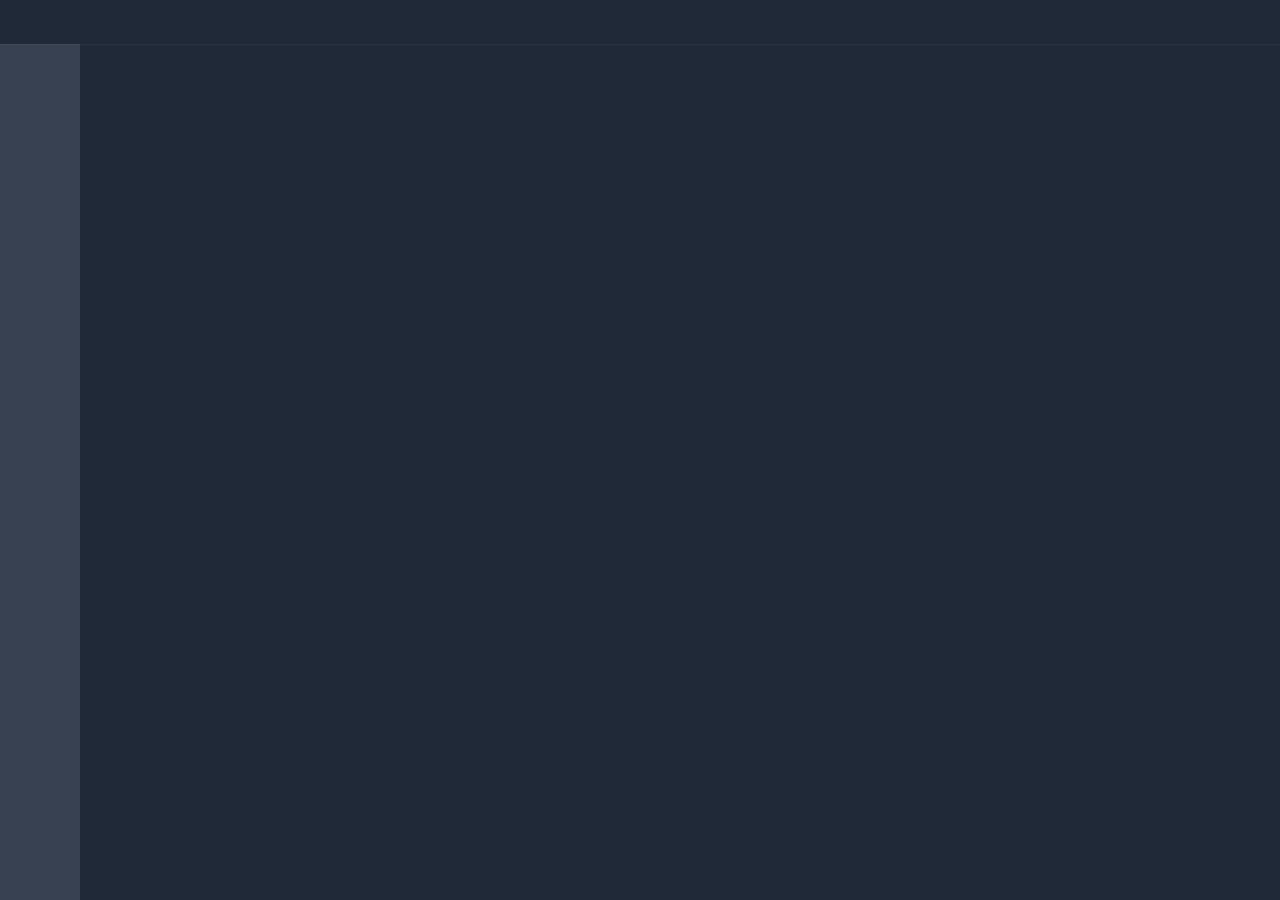
==== mobile-h5/index.html @ 8c30d216 "refactor: 前后端分离，admin-h5/mobile-h5 独立，后端改纯 WebAPI" ====
<!doctype html>
<html lang="zh-CN">
<head>
    <meta charset="utf-8">
    <meta name="viewport" content="width=device-width, initial-scale=1.0">
    <title>分类卡片</title>
    <link rel="stylesheet" href="assets/css/mobile.css">
</head>
<body class="phone-page">
    <header class="mobile-header" id="siteName"></header>
    <main class="list-layout">
        <aside class="category-nav" id="categoryNav"></aside>
        <section class="card-area">
            <div class="card-grid" id="cardGrid"></div>
            <div class="empty-state" id="emptyState" hidden>暂无内容</div>
        </section>
    </main>
    <script src="js/mobile.js"></script>
    <script>
        if (!window.__WECHAT_BROWSER_GUIDE_ACTIVE__) {
        let active = "";
        let categories = [];

        async function renderCategories() {
            document.getElementById("categoryNav").innerHTML = [
                `<div class="category-item ${active === "" ? "active" : ""}" data-id="">全部</div>`,
                ...categories.map(category => `<div class="category-item ${String(active) === String(category.id) ? "active" : ""}" data-id="${category.id}">${escapeHtml(category.name)}</div>`)
            ].join("");
        }

        async function renderCards() {
            const query = active ? `?categoryId=${active}` : "";
            const cards = await apiGet(`/api/mobile/cards${query}`);
            if (!cards) return;
            document.getElementById("emptyState").hidden = cards.length > 0;
            document.getElementById("cardGrid").innerHTML = cards.map(card => `
                <article class="product-card" data-id="${card.id}">
                    <img src="${mediaUrl(card.coverImageUrl)}" alt="${escapeHtml(card.title)}">
                    <h2>${escapeHtml(card.title)}</h2>
                    <p>${escapeHtml(card.summary)}</p>
                </article>
            `).join("");
        }

        document.getElementById("categoryNav").addEventListener("click", event => {
            const item = event.target.closest(".category-item");
            if (!item) return;
            active = item.dataset.id;
            renderCategories();
            renderCards();
        });
        document.getElementById("cardGrid").addEventListener("click", event => {
            const card = event.target.closest(".product-card");
            if (card) location.href = `detail.html?id=${encodeURIComponent(card.dataset.id)}`;
        });

        (async function init() {
            const config = await getConfig();
            setText("siteName", config.siteName);
            categories = await apiGet("/api/mobile/categories") || [];
            await renderCategories();
            await renderCards();
        })();
        }
    </script>
</body>
</html>
---- mobile-h5/assets/css/mobile.css ----
* { box-sizing: border-box; }
html { width: 100%; overflow-x: hidden; }
body { width: 100%; margin: 0; overflow-x: hidden; font-family: -apple-system, BlinkMacSystemFont, "Segoe UI", sans-serif; }
button, input, textarea, select { font: inherit; }

.phone-page { min-height: 100vh; background: #1f2937; color: #f9fafb; }
.mobile-header { position: fixed; inset: 0 0 auto; z-index: 10; height: 44px; display: flex; align-items: center; justify-content: center; background: #1f2937; box-shadow: 0 1px 0 rgba(255,255,255,.05); font-size: 18px; font-weight: 800; }
.password-page { min-height: 100vh; overflow: hidden; background: #fdf2f8; color: #1a1a2e; }
.password-bg { position: fixed; inset: 0; opacity: .1; background: url("../img/password-bg.png") center/cover; }
.password-main { position: relative; z-index: 1; display: flex; min-height: 100vh; flex-direction: column; align-items: center; justify-content: center; padding: 42px 20px 34px; text-align: center; }
.store-title { margin: 0 0 8px; color: #f472b6; font-size: 30px; font-weight: 800; }
.store-subtitle, .store-description { margin: 0 0 4px; color: #ec4899; font-size: 14px; }
.lock-mark { display: grid; width: 78px; height: 78px; margin: 32px 0 18px; place-items: center; border-radius: 24px; background: linear-gradient(145deg, rgba(43,110,245,.14), rgba(244,114,182,.14)); color: #2b6ef5; box-shadow: 0 16px 34px rgba(43,110,245,.16), inset 0 0 0 1px rgba(43,110,245,.12); }
.lock-mark svg { width: 38px; height: 38px; stroke: currentColor; stroke-width: 2.4; fill: none; stroke-linecap: round; stroke-linejoin: round; }
.password-title { margin: 0 0 24px; font-size: 20px; }
.code-row { display: flex; align-items: center; gap: 8px; margin-bottom: 28px; }
.code-box { display: grid; width: 40px; height: 40px; place-items: center; border: 2px solid #e5e7eb; border-radius: 16px; background: #fff; font-weight: 800; }
.code-box.active { border-color: #2b6ef5; }
.code-box.filled { border-color: #2b6ef5; background: #2b6ef5; color: #fff; }
.eye-btn, .delete-btn { border: 0; background: transparent; color: #6b7280; }
.keypad { display: grid; width: 280px; grid-template-columns: repeat(3,72px); justify-content: space-between; gap: 16px 0; margin-bottom: 24px; }
.num-btn { width: 72px; height: 72px; border: 0; border-radius: 999px; background: #fff; box-shadow: 0 2px 8px rgba(15,23,42,.08); color: #1f2937; font-size: 24px; font-weight: 700; }
.primary-action { width: 280px; height: 44px; border: 0; border-radius: 8px; background: #2b6ef5; color: #fff; font-size: 16px; font-weight: 800; }
.error-text { height: 20px; color: #ff4d4f; font-size: 12px; }
.shake { animation: shake .5s ease-in-out; }
@keyframes shake { 0%,100%{transform:translateX(0)} 20%{transform:translateX(-8px)} 40%{transform:translateX(8px)} 60%{transform:translateX(-5px)} 80%{transform:translateX(5px)} }

.browser-guide-page { min-height: 100vh; overflow: hidden; background: linear-gradient(180deg, #fff7fb 0%, #eef6ff 52%, #fff 100%); color: #2f2442; }
.browser-guide-page .password-bg { opacity: .2; background-position: center top; }
.browser-guide-main { position: relative; z-index: 1; display: flex; min-height: 100vh; flex-direction: column; justify-content: space-between; padding: max(20px, env(safe-area-inset-top)) 18px max(22px, env(safe-area-inset-bottom)); }
.browser-guide-main::before { content: ""; position: fixed; top: 84px; left: -28px; width: 120%; height: 92px; background: linear-gradient(105deg, rgba(124,200,255,.18), rgba(255,255,255,0)); transform: rotate(-8deg); pointer-events: none; }
.browser-guide-main::after { content: ""; position: fixed; right: -38px; bottom: 128px; width: 120%; height: 86px; background: linear-gradient(105deg, rgba(255,255,255,0), rgba(244,114,182,.16)); transform: rotate(7deg); pointer-events: none; }
.browser-guide-top { align-self: flex-end; display: flex; gap: 5px; width: 52px; height: 28px; align-items: center; justify-content: center; border-radius: 999px; background: rgba(255,255,255,.76); box-shadow: 0 8px 24px rgba(43,110,245,.12), inset 0 0 0 1px rgba(244,114,182,.18); }
.browser-guide-top span { width: 5px; height: 5px; border-radius: 999px; background: #2b6ef5; box-shadow: 0 0 12px rgba(43,110,245,.45); }
.browser-guide-hero { position: relative; margin-top: 12px; padding-right: 56px; }
.browser-guide-bubble { position: relative; padding: 18px 18px 20px; border-radius: 28px 28px 10px 28px; background: linear-gradient(135deg, rgba(255,255,255,.94), rgba(255,232,245,.94)); box-shadow: 0 18px 42px rgba(244,114,182,.18), inset 0 0 0 1px rgba(255,255,255,.8); }
.browser-guide-bubble::after { content: ""; position: absolute; right: 28px; bottom: -16px; border-width: 18px 8px 0 18px; border-style: solid; border-color: rgba(255,232,245,.94) transparent transparent transparent; transform: rotate(-10deg); }
.guide-kicker { display: inline-flex; margin-bottom: 8px; padding: 5px 10px; border-radius: 999px; background: rgba(43,110,245,.1); color: #2b6ef5; font-size: 12px; font-weight: 800; }
.browser-guide-bubble h1 { margin: 0; color: #f472b6; font-size: 30px; line-height: 1.18; letter-spacing: 0; }
.browser-guide-bubble p { margin: 10px 0 0; color: #7c6b8e; font-size: 14px; line-height: 1.6; }
.guide-arrow { position: absolute; top: -4px; right: 6px; width: 54px; height: 130px; }
.guide-arrow::before { content: ""; position: absolute; right: 22px; bottom: 18px; width: 2px; height: 92px; border-right: 3px dashed #2b6ef5; }
.guide-arrow::after { content: ""; position: absolute; top: 2px; right: 12px; width: 20px; height: 20px; border-top: 4px solid #2b6ef5; border-right: 4px solid #2b6ef5; transform: rotate(-45deg); }
.guide-arrow span { position: absolute; right: 2px; bottom: 0; width: 48px; height: 48px; border-radius: 18px; background: linear-gradient(145deg, #fff, #ffe6f2); box-shadow: 0 12px 24px rgba(43,110,245,.16); transform: rotate(-8deg); }
.guide-arrow span:nth-child(2) { right: 17px; bottom: 34px; width: 18px; height: 52px; border-radius: 999px; background: #ffd3a8; box-shadow: none; }
.guide-arrow span:nth-child(3) { right: 13px; bottom: 78px; width: 22px; height: 28px; border-radius: 999px 999px 12px 12px; background: #ffd3a8; box-shadow: inset 4px 0 0 rgba(255,255,255,.35); }
.browser-guide-card { display: grid; grid-template-columns: 126px minmax(0, 1fr); gap: 14px; align-items: center; margin: 30px 0 22px; padding: 16px; border-radius: 8px; background: rgba(255,255,255,.68); box-shadow: 0 18px 44px rgba(43,110,245,.12), inset 0 0 0 1px rgba(255,255,255,.86); backdrop-filter: blur(12px); }
.guide-girl { position: relative; height: 168px; filter: drop-shadow(0 12px 16px rgba(244,114,182,.22)); }
.girl-hair { position: absolute; left: 14px; top: 8px; width: 98px; height: 106px; border-radius: 46px 46px 34px 34px; background: linear-gradient(145deg, #ffdceb, #fff2f8 48%, #bfe3ff); box-shadow: inset -10px -6px 0 rgba(244,114,182,.18); }
.girl-hair::before, .girl-hair::after { content: ""; position: absolute; top: 20px; width: 34px; height: 72px; border-radius: 999px; background: linear-gradient(180deg, #fff5fb, #ffd7e9); }
.girl-hair::before { left: -8px; transform: rotate(14deg); }
.girl-hair::after { right: -8px; transform: rotate(-14deg); }
.girl-face { position: absolute; left: 28px; top: 44px; width: 70px; height: 62px; border-radius: 28px 28px 32px 32px; background: #fff2ea; box-shadow: inset 0 -5px 0 rgba(255,190,196,.22); }
.girl-face i { position: absolute; top: 23px; width: 13px; height: 18px; border-radius: 999px; background: radial-gradient(circle at 35% 32%, #fff 0 18%, #8c4f8f 20% 100%); }
.girl-face i:first-child { left: 16px; }
.girl-face i:nth-child(2) { right: 16px; }
.girl-face b { position: absolute; left: 30px; bottom: 13px; width: 12px; height: 6px; border-radius: 0 0 999px 999px; background: #f472b6; }
.girl-body { position: absolute; left: 29px; bottom: 8px; width: 70px; height: 60px; border-radius: 24px 24px 18px 18px; background: linear-gradient(145deg, #f472b6, #7cc8ff); }
.girl-body::before, .girl-body::after { content: ""; position: absolute; top: 18px; width: 30px; height: 12px; border-radius: 999px; background: #fff3f8; }
.girl-body::before { left: -20px; transform: rotate(-28deg); }
.girl-body::after { right: -20px; transform: rotate(28deg); }
.guide-steps { display: grid; gap: 10px; min-width: 0; }
.guide-step { display: grid; grid-template-columns: 28px minmax(0, 1fr); gap: 8px; align-items: center; min-height: 38px; }
.guide-step strong { display: grid; width: 28px; height: 28px; place-items: center; border-radius: 999px; background: linear-gradient(145deg, #2b6ef5, #7cc8ff); color: #fff; font-size: 14px; box-shadow: 0 8px 18px rgba(43,110,245,.22); }
.guide-step span { color: #5b516c; font-size: 14px; font-weight: 700; line-height: 1.4; }
.browser-copy-panel { margin-top: auto; padding: 16px 14px 0; text-align: center; }
.browser-copy-panel p { margin: 0 auto 14px; max-width: 300px; color: #7c6b8e; font-size: 13px; line-height: 1.6; }
.copy-link-btn { width: min(100%, 300px); height: 48px; border: 0; border-radius: 999px; background: linear-gradient(135deg, #2b6ef5, #f472b6); color: #fff; font-size: 16px; font-weight: 900; box-shadow: 0 14px 30px rgba(244,114,182,.28); }
.copy-link-btn:active { transform: scale(.98); }
.copy-tip { min-height: 20px; margin-top: 10px; color: #2b6ef5; font-size: 12px; font-weight: 700; }

.list-layout { display: flex; min-height: 100vh; padding-top: 44px; overflow-x: hidden; }
.category-nav { position: fixed; top: 44px; bottom: 0; left: 0; width: 80px; overflow-y: auto; background: #374151; scrollbar-width: none; }
.category-nav::-webkit-scrollbar, .card-area::-webkit-scrollbar, .detail-main::-webkit-scrollbar { display: none; }
.category-item { padding: 13px 12px; border-radius: 0 8px 8px 0; color: #e5e7eb; cursor: pointer; font-weight: 600; line-height: 1.25; overflow-wrap: anywhere; }
.category-item.active { background: #4dabf7; color: #fff; }
.card-area { width: auto; min-width: 0; flex: 1; margin-left: 80px; padding: 20px 14px 28px; overflow-y: auto; overflow-x: hidden; }
.card-grid { display: grid; width: 100%; max-width: 420px; grid-template-columns: repeat(2, minmax(0, 1fr)); gap: 16px 12px; }
.product-card { width: 100%; min-width: 0; min-height: 194px; padding: 10px; border-radius: 12px; background: #4b5563; box-shadow: 0 8px 30px rgba(0,0,0,.2); cursor: pointer; transition: transform .15s ease; }
.product-card:active { transform: scale(.95); }
.product-card img { display: block; width: 100%; height: auto; aspect-ratio: 1; object-fit: cover; border-radius: 8px; }
.product-card h2 { margin: 10px 0 4px; overflow: hidden; color: #e5e7eb; font-size: 14px; text-overflow: ellipsis; white-space: nowrap; }
.product-card p { margin: 0; overflow: hidden; color: #9ca3af; font-size: 12px; text-overflow: ellipsis; white-space: nowrap; }
.back-btn { position: absolute; left: 8px; display: grid; width: 32px; height: 32px; place-items: center; border: 0; background: transparent; color: #fff; font-size: 24px; text-decoration: none; }
.detail-main { min-height: 100vh; padding: 68px 16px 32px; background: #1a1a2e; overflow-y: auto; }
.detail-title { margin: 0; color: #fff; font-size: 22px; line-height: 1.4; }
.tag-row { display: flex; flex-wrap: wrap; gap: 8px; margin: 12px 0 16px; }
.tag { padding: 4px 8px; border-radius: 4px; background: #e8f0fe; color: #2b6ef5; font-size: 12px; }
.divider { height: 1px; margin-bottom: 22px; background: #374151; }
.content-body { color: #e5e7eb; font-size: 15px; line-height: 1.8; }
.content-body img { width: 100%; border-radius: 8px; }
.content-body figure { margin: 18px 0; }
.content-body figcaption { margin-top: 8px; color: #9ca3af; font-size: 12px; text-align: center; }
.empty-state { color: #9ca3af; padding: 32px 0; text-align: center; }

@media (max-width: 340px) {
    .browser-guide-main { padding-right: 14px; padding-left: 14px; }
    .browser-guide-hero { padding-right: 42px; }
    .browser-guide-bubble { padding: 16px 15px 18px; }
    .browser-guide-bubble h1 { font-size: 24px; }
    .browser-guide-card { grid-template-columns: 98px minmax(0, 1fr); gap: 10px; padding: 14px 12px; }
    .guide-girl { height: 138px; transform: scale(.82); transform-origin: left center; }
    .guide-step span { font-size: 13px; }
    .card-area { padding: 16px 14px 24px; }
    .card-grid { grid-template-columns: 1fr; }
}
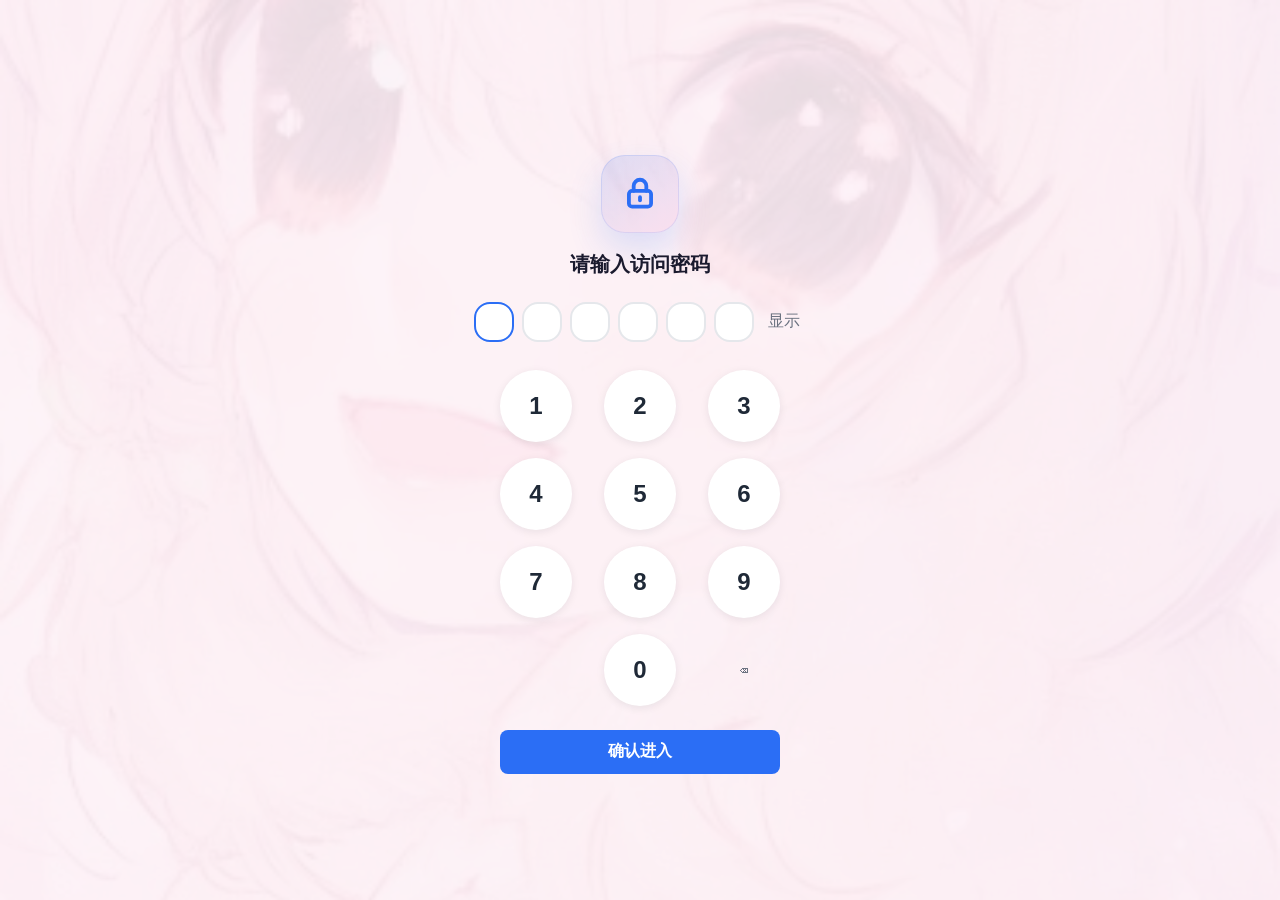
==== commit 7f691765: "feat: 完善项目功能 - 数据库初始化优化、登录页、移动端访问密码校验、CORS配置更新" ====
--- a/mobile-h5/index.html
+++ b/mobile-h5/index.html
@@ -17,6 +17,10 @@
     </main>
     <script src="js/mobile.js"></script>
     <script>
+        // 登录状态检查：未登录则跳转
+        if (!window.__WECHAT_BROWSER_GUIDE_ACTIVE__ && !mobileStore.token) {
+            location.href = "login.html";
+        }
         if (!window.__WECHAT_BROWSER_GUIDE_ACTIVE__) {
         let active = "";
         let categories = [];
--- a/mobile-h5/assets/css/mobile.css
+++ b/mobile-h5/assets/css/mobile.css
@@ -32,20 +32,18 @@
 .browser-guide-main::after { content: ""; position: fixed; right: -38px; bottom: 128px; width: 120%; height: 86px; background: linear-gradient(105deg, rgba(255,255,255,0), rgba(244,114,182,.16)); transform: rotate(7deg); pointer-events: none; }
 .browser-guide-top { align-self: flex-end; display: flex; gap: 5px; width: 52px; height: 28px; align-items: center; justify-content: center; border-radius: 999px; background: rgba(255,255,255,.76); box-shadow: 0 8px 24px rgba(43,110,245,.12), inset 0 0 0 1px rgba(244,114,182,.18); }
 .browser-guide-top span { width: 5px; height: 5px; border-radius: 999px; background: #2b6ef5; box-shadow: 0 0 12px rgba(43,110,245,.45); }
-.browser-guide-hero { position: relative; margin-top: 12px; padding-right: 56px; }
+.browser-guide-hero { position: relative; margin-top: 12px; padding-right: 68px; }
 .browser-guide-bubble { position: relative; padding: 18px 18px 20px; border-radius: 28px 28px 10px 28px; background: linear-gradient(135deg, rgba(255,255,255,.94), rgba(255,232,245,.94)); box-shadow: 0 18px 42px rgba(244,114,182,.18), inset 0 0 0 1px rgba(255,255,255,.8); }
 .browser-guide-bubble::after { content: ""; position: absolute; right: 28px; bottom: -16px; border-width: 18px 8px 0 18px; border-style: solid; border-color: rgba(255,232,245,.94) transparent transparent transparent; transform: rotate(-10deg); }
 .guide-kicker { display: inline-flex; margin-bottom: 8px; padding: 5px 10px; border-radius: 999px; background: rgba(43,110,245,.1); color: #2b6ef5; font-size: 12px; font-weight: 800; }
 .browser-guide-bubble h1 { margin: 0; color: #f472b6; font-size: 30px; line-height: 1.18; letter-spacing: 0; }
 .browser-guide-bubble p { margin: 10px 0 0; color: #7c6b8e; font-size: 14px; line-height: 1.6; }
-.guide-arrow { position: absolute; top: -4px; right: 6px; width: 54px; height: 130px; }
-.guide-arrow::before { content: ""; position: absolute; right: 22px; bottom: 18px; width: 2px; height: 92px; border-right: 3px dashed #2b6ef5; }
-.guide-arrow::after { content: ""; position: absolute; top: 2px; right: 12px; width: 20px; height: 20px; border-top: 4px solid #2b6ef5; border-right: 4px solid #2b6ef5; transform: rotate(-45deg); }
-.guide-arrow span { position: absolute; right: 2px; bottom: 0; width: 48px; height: 48px; border-radius: 18px; background: linear-gradient(145deg, #fff, #ffe6f2); box-shadow: 0 12px 24px rgba(43,110,245,.16); transform: rotate(-8deg); }
-.guide-arrow span:nth-child(2) { right: 17px; bottom: 34px; width: 18px; height: 52px; border-radius: 999px; background: #ffd3a8; box-shadow: none; }
-.guide-arrow span:nth-child(3) { right: 13px; bottom: 78px; width: 22px; height: 28px; border-radius: 999px 999px 12px 12px; background: #ffd3a8; box-shadow: inset 4px 0 0 rgba(255,255,255,.35); }
-.browser-guide-card { display: grid; grid-template-columns: 126px minmax(0, 1fr); gap: 14px; align-items: center; margin: 30px 0 22px; padding: 16px; border-radius: 8px; background: rgba(255,255,255,.68); box-shadow: 0 18px 44px rgba(43,110,245,.12), inset 0 0 0 1px rgba(255,255,255,.86); backdrop-filter: blur(12px); }
-.guide-girl { position: relative; height: 168px; filter: drop-shadow(0 12px 16px rgba(244,114,182,.22)); }
+.guide-arrow { position: absolute; top: -24px; right: -18px; z-index: 2; width: 122px; height: 152px; background: url("../img/open-browser-1.png") center/contain no-repeat; pointer-events: none; filter: drop-shadow(0 14px 22px rgba(43,110,245,.14)); }
+.guide-arrow::before, .guide-arrow::after { content: none; }
+.guide-arrow span { display: none; }
+.browser-guide-card { display: grid; grid-template-columns: 118px minmax(0, 1fr); gap: 12px; align-items: center; margin: 30px 0 22px; padding: 14px; border-radius: 8px; background: rgba(255,255,255,.68); box-shadow: 0 18px 44px rgba(43,110,245,.12), inset 0 0 0 1px rgba(255,255,255,.86); backdrop-filter: blur(12px); }
+.guide-girl { position: relative; width: 118px; height: 168px; background: url("../img/open-browser-2.png") center/contain no-repeat; filter: drop-shadow(0 12px 16px rgba(244,114,182,.22)); }
+.guide-girl > * { display: none; }
 .girl-hair { position: absolute; left: 14px; top: 8px; width: 98px; height: 106px; border-radius: 46px 46px 34px 34px; background: linear-gradient(145deg, #ffdceb, #fff2f8 48%, #bfe3ff); box-shadow: inset -10px -6px 0 rgba(244,114,182,.18); }
 .girl-hair::before, .girl-hair::after { content: ""; position: absolute; top: 20px; width: 34px; height: 72px; border-radius: 999px; background: linear-gradient(180deg, #fff5fb, #ffd7e9); }
 .girl-hair::before { left: -8px; transform: rotate(14deg); }
@@ -95,11 +93,12 @@
 
 @media (max-width: 340px) {
     .browser-guide-main { padding-right: 14px; padding-left: 14px; }
-    .browser-guide-hero { padding-right: 42px; }
+    .browser-guide-hero { padding-right: 48px; }
     .browser-guide-bubble { padding: 16px 15px 18px; }
     .browser-guide-bubble h1 { font-size: 24px; }
-    .browser-guide-card { grid-template-columns: 98px minmax(0, 1fr); gap: 10px; padding: 14px 12px; }
-    .guide-girl { height: 138px; transform: scale(.82); transform-origin: left center; }
+    .guide-arrow { top: -18px; right: -22px; width: 104px; height: 132px; }
+    .browser-guide-card { grid-template-columns: 92px minmax(0, 1fr); gap: 10px; padding: 14px 12px; }
+    .guide-girl { width: 92px; height: 138px; }
     .guide-step span { font-size: 13px; }
     .card-area { padding: 16px 14px 24px; }
     .card-grid { grid-template-columns: 1fr; }
